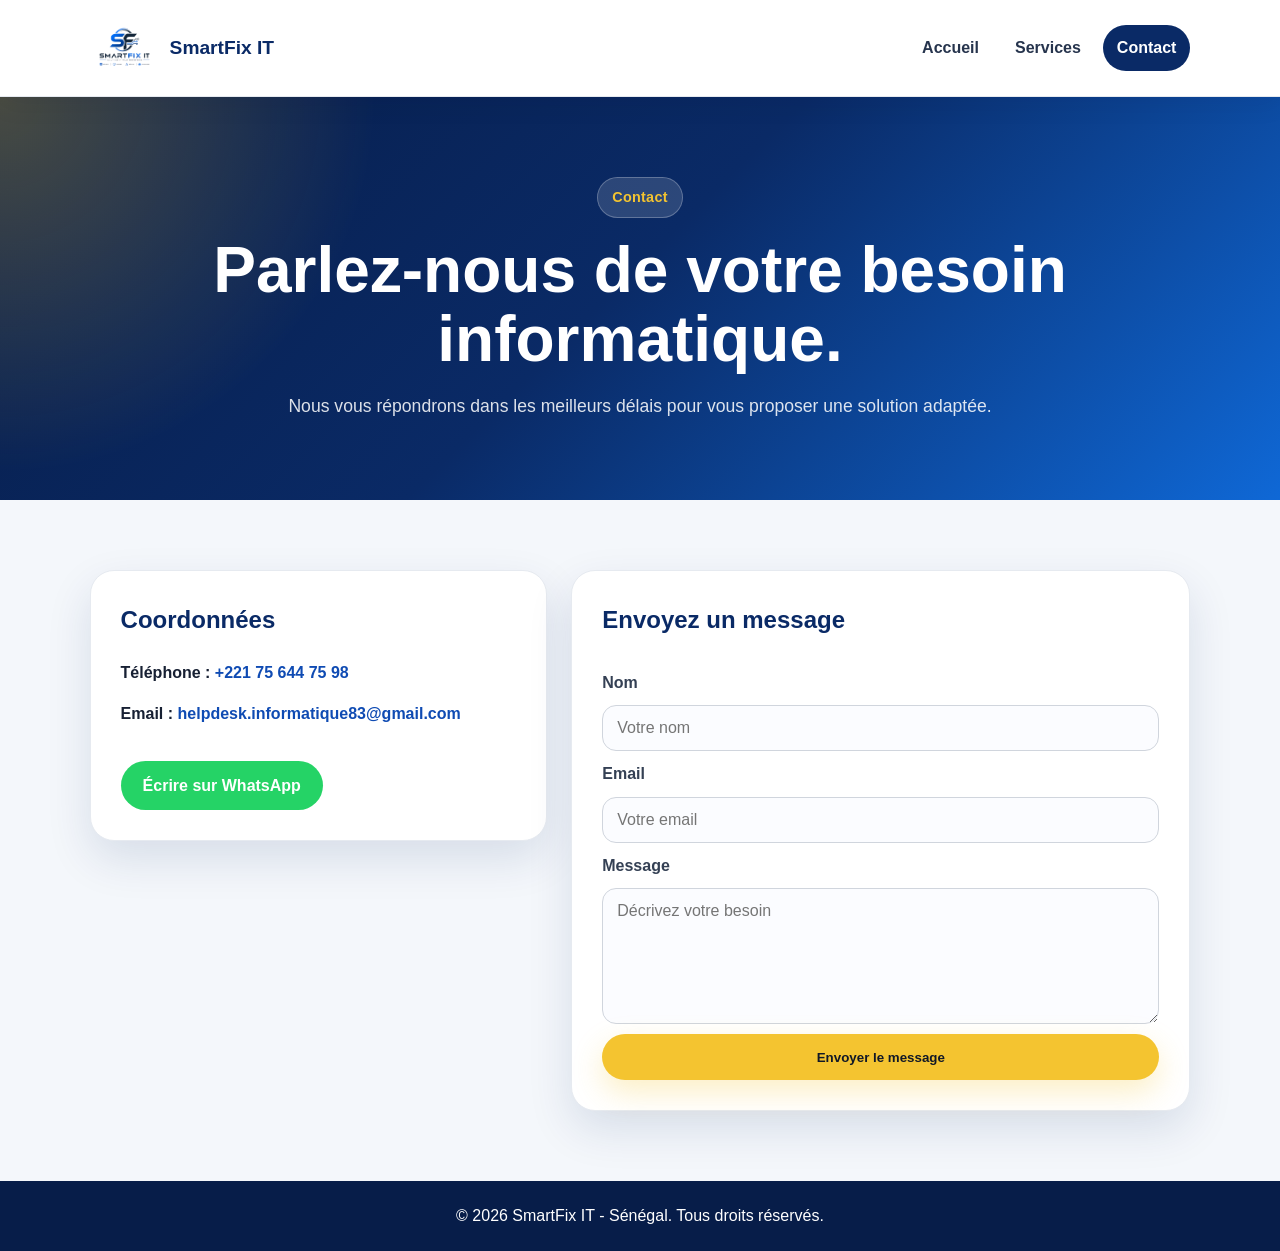
==== contact.html @ ed21d1db "amelioresite" ====
<!DOCTYPE html>
<html lang="fr">
<head>
    <meta charset="UTF-8">
    <meta name="viewport" content="width=device-width, initial-scale=1.0">
    <meta name="description" content="Contactez SmartFix IT pour une assistance informatique, réseau, sauvegarde ou câblage au Sénégal.">
    <title>Contact - SmartFix IT</title>
    <link rel="stylesheet" href="style.css">
</head>
<body>

<header class="site-header">
    <a class="brand" href="index.html" aria-label="Accueil SmartFix IT">
        <img src="images/logo.png" alt="Logo SmartFix IT" class="logo">
        <span>SmartFix IT</span>
    </a>
    <nav class="main-nav" aria-label="Navigation principale">
        <a href="index.html">Accueil</a>
        <a href="services.html">Services</a>
        <a class="active" href="contact.html">Contact</a>
    </nav>
</header>

<main>
    <section class="page-hero">
        <span class="badge">Contact</span>
        <h1>Parlez-nous de votre besoin informatique.</h1>
        <p>Nous vous répondrons dans les meilleurs délais pour vous proposer une solution adaptée.</p>
    </section>

    <section class="section contact-section">
        <div class="contact-card">
            <h2>Coordonnées</h2>
            <p><strong>Téléphone :</strong> <a href="tel:+221756447598">+221 75 644 75 98</a></p>
            <p><strong>Email :</strong> <a href="mailto:helpdesk.informatique83@gmail.com">helpdesk.informatique83@gmail.com</a></p>
            <a class="btn btn-whatsapp" href="https://wa.me/221756447598?text=Bonjour%20SmartFix%20IT%2C%20je%20souhaite%20un%20service%20informatique" target="_blank" rel="noopener">Écrire sur WhatsApp</a>
        </div>

        <form class="contact-form" action="https://formsubmit.co/helpdesk.informatique83@gmail.com" method="POST">
            <h2>Envoyez un message</h2>
            <label for="nom">Nom</label>
            <input id="nom" type="text" name="nom" placeholder="Votre nom" required>

            <label for="email">Email</label>
            <input id="email" type="email" name="email" placeholder="Votre email" required>

            <label for="message">Message</label>
            <textarea id="message" name="message" rows="6" placeholder="Décrivez votre besoin" required></textarea>

            <input type="hidden" name="_next" value="https://babuyande.github.io/sosinformatique/merci.html">
            <input type="hidden" name="_subject" value="Nouveau message SmartFix IT">
            <input type="hidden" name="_captcha" value="false">

            <button class="btn btn-primary" type="submit">Envoyer le message</button>
        </form>
    </section>
</main>

<footer class="site-footer">
    <p>© 2026 SmartFix IT - Sénégal. Tous droits réservés.</p>
</footer>

<script src="script.js"></script>
</body>
</html>
---- style.css ----
:root {
    --primary: #0a2a66;
    --primary-light: #0f4bb3;
    --accent: #f4c430;
    --whatsapp: #25d366;
    --text: #172033;
    --muted: #667085;
    --bg: #f4f7fb;
    --white: #ffffff;
    --border: #e6eaf0;
    --shadow: 0 18px 45px rgba(10, 42, 102, 0.12);
}

* {
    box-sizing: border-box;
}

body {
    margin: 0;
    font-family: Arial, Helvetica, sans-serif;
    color: var(--text);
    background: var(--bg);
    line-height: 1.6;
}

a {
    color: inherit;
}

.site-header {
    position: sticky;
    top: 0;
    z-index: 10;
    display: flex;
    justify-content: space-between;
    align-items: center;
    gap: 24px;
    padding: 14px 7%;
    background: rgba(255, 255, 255, 0.96);
    border-bottom: 1px solid var(--border);
    box-shadow: 0 8px 25px rgba(16, 24, 40, 0.06);
}

.brand {
    display: flex;
    align-items: center;
    gap: 12px;
    text-decoration: none;
    font-weight: 800;
    color: var(--primary);
    font-size: 1.2rem;
}

.logo {
    width: 68px;
    height: 68px;
    object-fit: contain;
}

.main-nav {
    display: flex;
    align-items: center;
    gap: 8px;
}

.main-nav a {
    text-decoration: none;
    padding: 10px 14px;
    border-radius: 999px;
    font-weight: 700;
    color: #26344d;
    transition: 0.25s ease;
}

.main-nav a:hover,
.main-nav a.active {
    background: var(--primary);
    color: var(--white);
}

.hero,
.page-hero {
    color: var(--white);
    text-align: center;
    background:
        radial-gradient(circle at top left, rgba(244, 196, 48, 0.28), transparent 28%),
        linear-gradient(135deg, #071d49 0%, #0a2a66 48%, #0f68d6 100%);
}

.hero {
    min-height: 560px;
    display: flex;
    align-items: center;
    justify-content: center;
    padding: 80px 7%;
}

.hero-content {
    max-width: 850px;
}

.badge,
.eyebrow {
    display: inline-flex;
    align-items: center;
    justify-content: center;
    padding: 8px 14px;
    border-radius: 999px;
    font-size: 0.9rem;
    font-weight: 800;
    letter-spacing: 0.02em;
}

.badge {
    background: rgba(255, 255, 255, 0.14);
    border: 1px solid rgba(255, 255, 255, 0.25);
    color: var(--accent);
}

.eyebrow {
    color: var(--primary-light);
    background: #eaf2ff;
}

.hero h1,
.page-hero h1 {
    margin: 18px auto;
    font-size: clamp(2.2rem, 5vw, 4.4rem);
    line-height: 1.08;
    max-width: 980px;
}

.hero-text,
.page-hero p,
.section-title p,
.cta-section p {
    max-width: 720px;
    margin: 0 auto;
    color: rgba(255, 255, 255, 0.86);
    font-size: 1.1rem;
}

.hero-actions {
    display: flex;
    justify-content: center;
    gap: 14px;
    flex-wrap: wrap;
    margin-top: 30px;
}

.btn {
    display: inline-flex;
    align-items: center;
    justify-content: center;
    min-height: 46px;
    padding: 12px 22px;
    border: 0;
    border-radius: 999px;
    text-decoration: none;
    font-weight: 800;
    cursor: pointer;
    transition: 0.25s ease;
}

.btn:hover {
    transform: translateY(-2px);
}

.btn-primary {
    background: var(--accent);
    color: #111827;
    box-shadow: 0 12px 30px rgba(244, 196, 48, 0.28);
}

.btn-secondary {
    background: rgba(255, 255, 255, 0.12);
    color: var(--white);
    border: 1px solid rgba(255, 255, 255, 0.35);
}

.btn-light {
    background: var(--white);
    color: var(--primary);
}

.btn-whatsapp {
    background: var(--whatsapp);
    color: var(--white);
    margin-top: 18px;
}

.page-hero {
    padding: 80px 7%;
}

.section {
    padding: 70px 7%;
}

.section-title {
    text-align: center;
    max-width: 760px;
    margin: 0 auto 36px;
}

.section-title h2 {
    margin: 16px 0 10px;
    color: var(--primary);
    font-size: clamp(1.8rem, 3vw, 2.7rem);
}

.section-title p {
    color: var(--muted);
}

.features-grid,
.cards {
    display: grid;
    grid-template-columns: repeat(3, minmax(0, 1fr));
    gap: 22px;
}

.cards {
    grid-template-columns: repeat(4, minmax(0, 1fr));
}

.feature-card,
.card,
.contact-card,
.contact-form,
.thanks-card {
    background: var(--white);
    border: 1px solid var(--border);
    border-radius: 24px;
    box-shadow: var(--shadow);
}

.feature-card,
.card {
    padding: 26px;
}

.feature-card h3,
.card h3 {
    margin: 0 0 10px;
    color: var(--primary);
}

.feature-card p,
.card p {
    margin: 0;
    color: var(--muted);
}

.card-icon {
    width: 54px;
    height: 54px;
    display: flex;
    align-items: center;
    justify-content: center;
    margin-bottom: 16px;
    border-radius: 16px;
    background: #eef5ff;
    font-size: 1.6rem;
}

.card ul {
    margin: 18px 0 0;
    padding-left: 20px;
    color: var(--muted);
}

.cta-section {
    margin: 0 7% 70px;
    padding: 34px;
    display: flex;
    align-items: center;
    justify-content: space-between;
    gap: 24px;
    border-radius: 28px;
    color: var(--white);
    background: linear-gradient(135deg, var(--primary), var(--primary-light));
    box-shadow: var(--shadow);
}

.cta-section h2 {
    margin: 0 0 8px;
}

.contact-section {
    display: grid;
    grid-template-columns: 0.85fr 1.15fr;
    gap: 24px;
    align-items: start;
}

.contact-card,
.contact-form {
    padding: 30px;
}

.contact-card h2,
.contact-form h2 {
    margin-top: 0;
    color: var(--primary);
}

.contact-card a:not(.btn) {
    color: var(--primary-light);
    text-decoration: none;
    font-weight: 700;
}

.contact-form {
    display: flex;
    flex-direction: column;
    gap: 10px;
}

.contact-form label {
    font-weight: 800;
    color: #344054;
}

.contact-form input,
.contact-form textarea {
    width: 100%;
    border: 1px solid #d0d5dd;
    border-radius: 14px;
    padding: 13px 14px;
    font-size: 1rem;
    font-family: inherit;
    background: #fbfcff;
}

.contact-form input:focus,
.contact-form textarea:focus {
    outline: 3px solid rgba(15, 75, 179, 0.14);
    border-color: var(--primary-light);
}

.site-footer {
    padding: 22px 7%;
    text-align: center;
    color: var(--white);
    background: #071d49;
}

.site-footer p {
    margin: 0;
}

.thanks-page {
    min-height: 100vh;
    display: flex;
    align-items: center;
    justify-content: center;
    padding: 24px;
    background: linear-gradient(135deg, #071d49, #0f68d6);
}

.thanks-card {
    max-width: 620px;
    padding: 44px;
    text-align: center;
}

.thanks-logo {
    width: 110px;
    height: 110px;
    object-fit: contain;
}

.thanks-card h1 {
    color: var(--primary);
}

.thanks-card p {
    color: var(--muted);
}

@media (max-width: 1000px) {
    .cards {
        grid-template-columns: repeat(2, minmax(0, 1fr));
    }

    .features-grid,
    .contact-section {
        grid-template-columns: 1fr;
    }
}

@media (max-width: 720px) {
    .site-header {
        position: static;
        flex-direction: column;
        padding: 14px 18px;
    }

    .main-nav {
        width: 100%;
        justify-content: center;
        flex-wrap: wrap;
    }

    .logo {
        width: 58px;
        height: 58px;
    }

    .hero {
        min-height: auto;
        padding: 60px 20px;
    }

    .page-hero,
    .section {
        padding: 52px 20px;
    }

    .cards {
        grid-template-columns: 1fr;
    }

    .cta-section {
        margin: 0 20px 52px;
        flex-direction: column;
        align-items: flex-start;
    }

    .hero-actions {
        flex-direction: column;
    }

    .btn {
        width: 100%;
    }
}
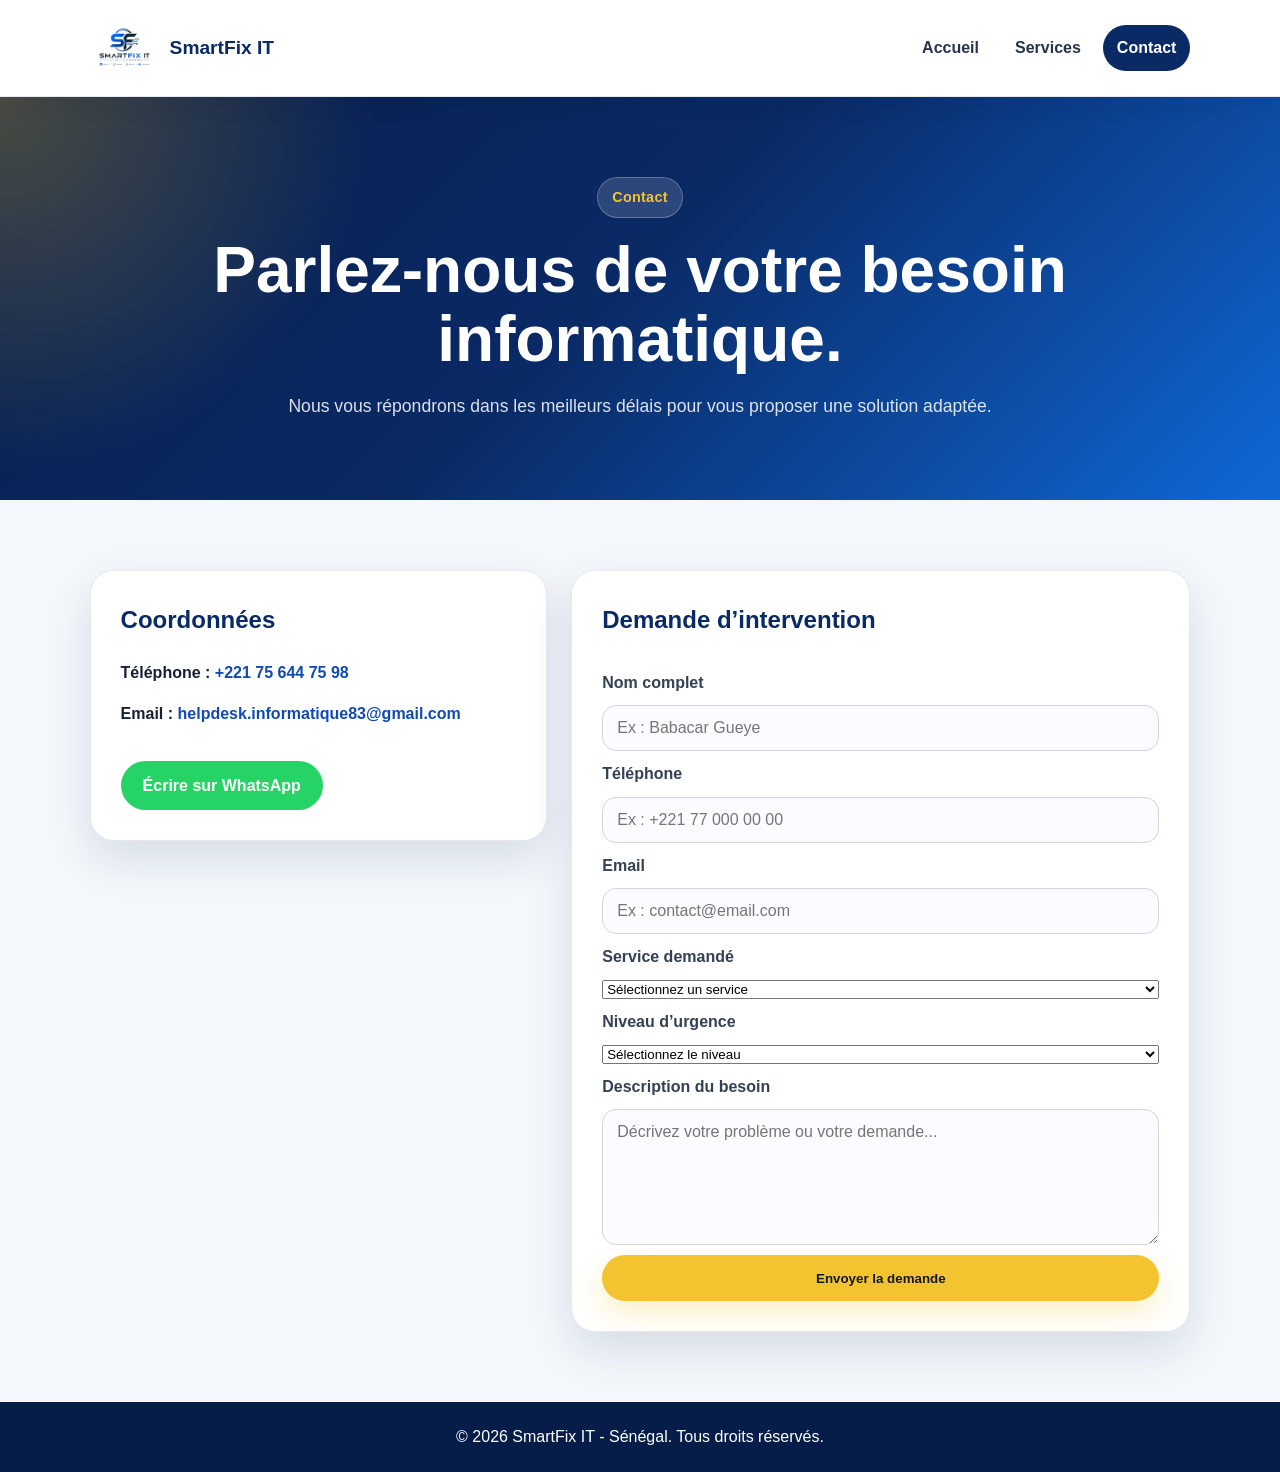
==== commit 87b798ff: "contact" ====
--- a/contact.html
+++ b/contact.html
@@ -35,24 +35,48 @@
             <p><strong>Email :</strong> <a href="mailto:helpdesk.informatique83@gmail.com">helpdesk.informatique83@gmail.com</a></p>
             <a class="btn btn-whatsapp" href="https://wa.me/221756447598?text=Bonjour%20SmartFix%20IT%2C%20je%20souhaite%20un%20service%20informatique" target="_blank" rel="noopener">Écrire sur WhatsApp</a>
         </div>
+<form class="contact-form" action="https://formsubmit.co/helpdesk.informatique83@gmail.com" method="POST">
+    <h2>Demande d’intervention</h2>
 
-        <form class="contact-form" action="https://formsubmit.co/helpdesk.informatique83@gmail.com" method="POST">
-            <h2>Envoyez un message</h2>
-            <label for="nom">Nom</label>
-            <input id="nom" type="text" name="nom" placeholder="Votre nom" required>
+    <label for="nom">Nom complet</label>
+    <input id="nom" type="text" name="Nom complet" placeholder="Ex : Babacar Gueye" required>
 
-            <label for="email">Email</label>
-            <input id="email" type="email" name="email" placeholder="Votre email" required>
+    <label for="telephone">Téléphone</label>
+    <input id="telephone" type="tel" name="Téléphone" placeholder="Ex : +221 77 000 00 00" required>
 
-            <label for="message">Message</label>
-            <textarea id="message" name="message" rows="6" placeholder="Décrivez votre besoin" required></textarea>
+    <label for="email">Email</label>
+    <input id="email" type="email" name="Email" placeholder="Ex : contact@email.com" required>
 
-            <input type="hidden" name="_next" value="https://babuyande.github.io/sosinformatique/merci.html">
-            <input type="hidden" name="_subject" value="Nouveau message SmartFix IT">
-            <input type="hidden" name="_captcha" value="false">
+    <label for="service">Service demandé</label>
+    <select id="service" name="Service demandé" required>
+        <option value="">Sélectionnez un service</option>
+        <option>Assistance informatique</option>
+        <option>Réseau & Wi-Fi</option>
+        <option>Sauvegarde & récupération</option>
+        <option>Câblage réseau</option>
+        <option>Maintenance informatique</option>
+        <option>Autre demande</option>
+    </select>
 
-            <button class="btn btn-primary" type="submit">Envoyer le message</button>
-        </form>
+    <label for="urgence">Niveau d’urgence</label>
+    <select id="urgence" name="Niveau d’urgence" required>
+        <option value="">Sélectionnez le niveau</option>
+        <option>Normal</option>
+        <option>Urgent</option>
+        <option>Très urgent</option>
+    </select>
+
+    <label for="message">Description du besoin</label>
+    <textarea id="message" name="Description du besoin" rows="6" placeholder="Décrivez votre problème ou votre demande..." required></textarea>
+
+    <input type="hidden" name="_next" value="https://babuyande.github.io/smatfixit/merci.html">
+    <input type="hidden" name="_subject" value="Nouvelle demande d’intervention - SmartFix IT">
+    <input type="hidden" name="_captcha" value="false">
+    <input type="hidden" name="_template" value="table">
+    <input type="hidden" name="_url" value="https://babuyande.github.io/smatfixit/">
+
+    <button class="btn btn-primary" type="submit">Envoyer la demande</button>
+</form>
     </section>
 </main>
 
